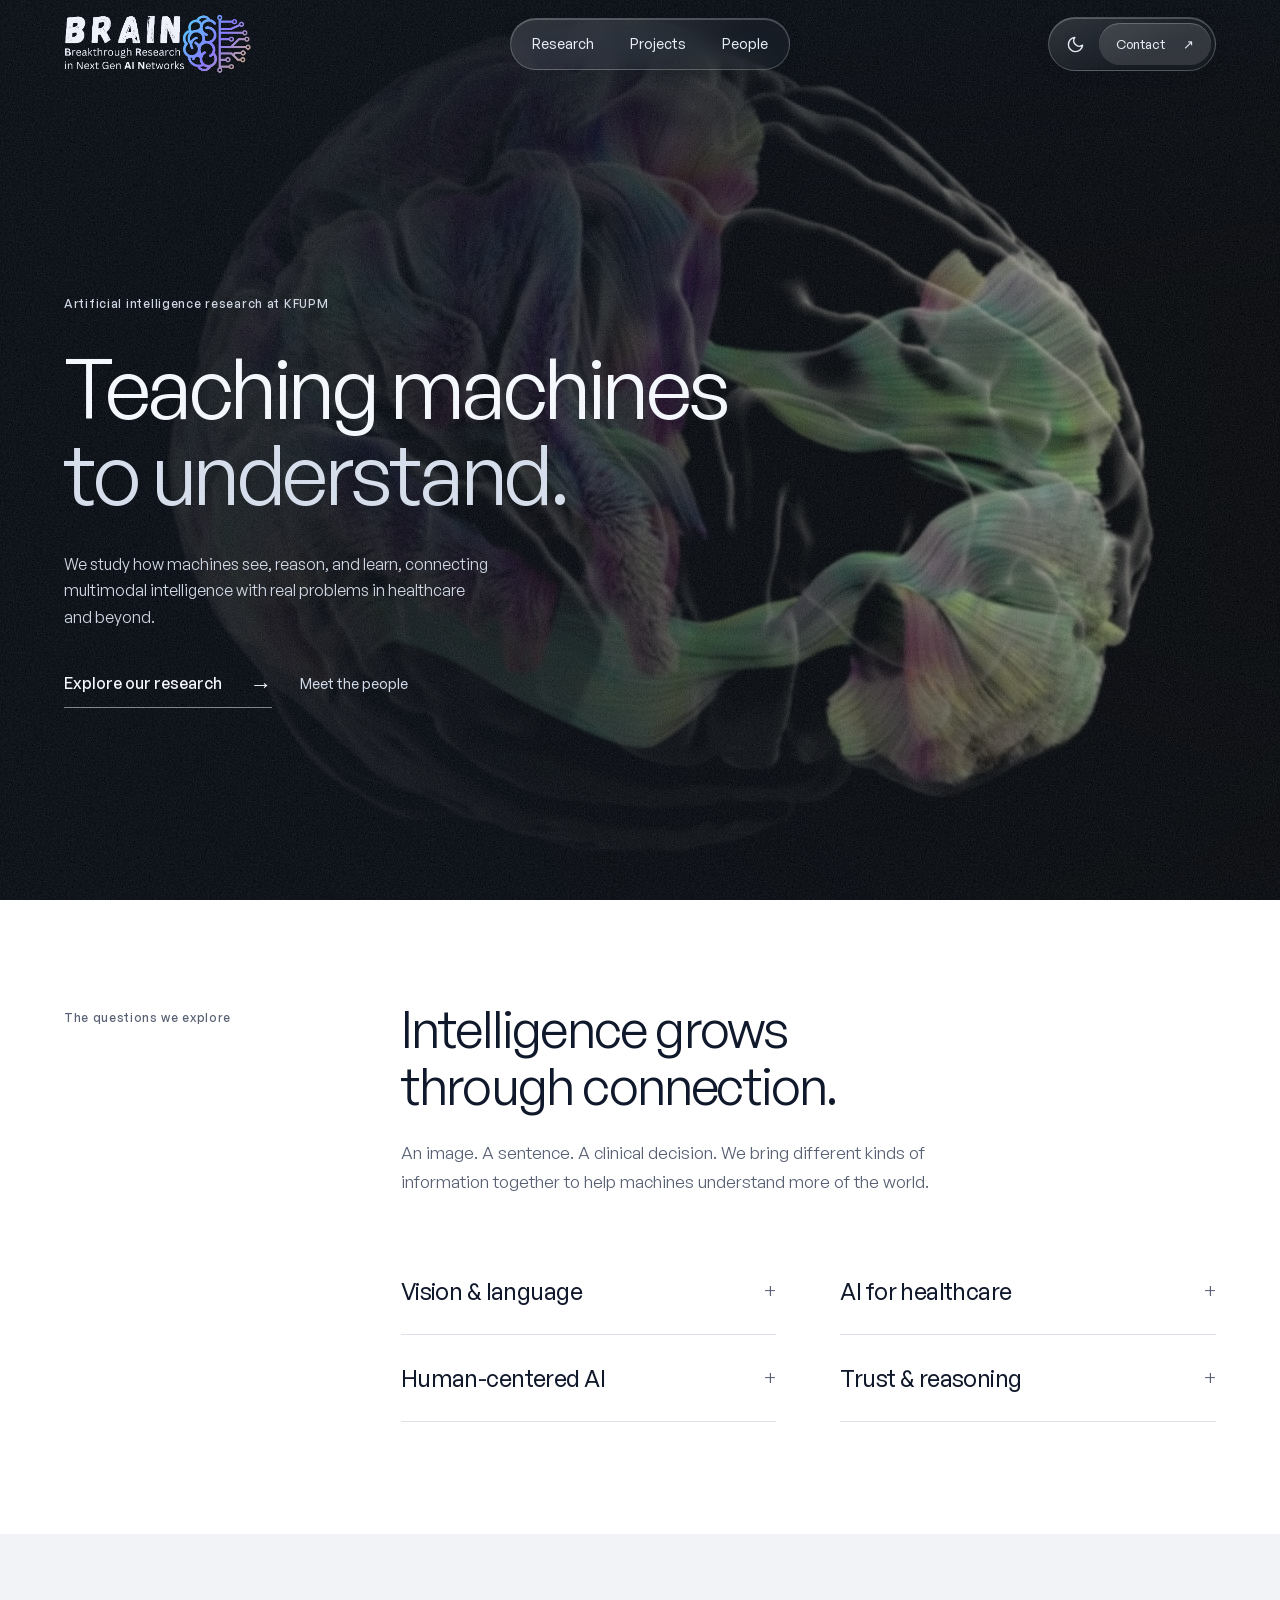
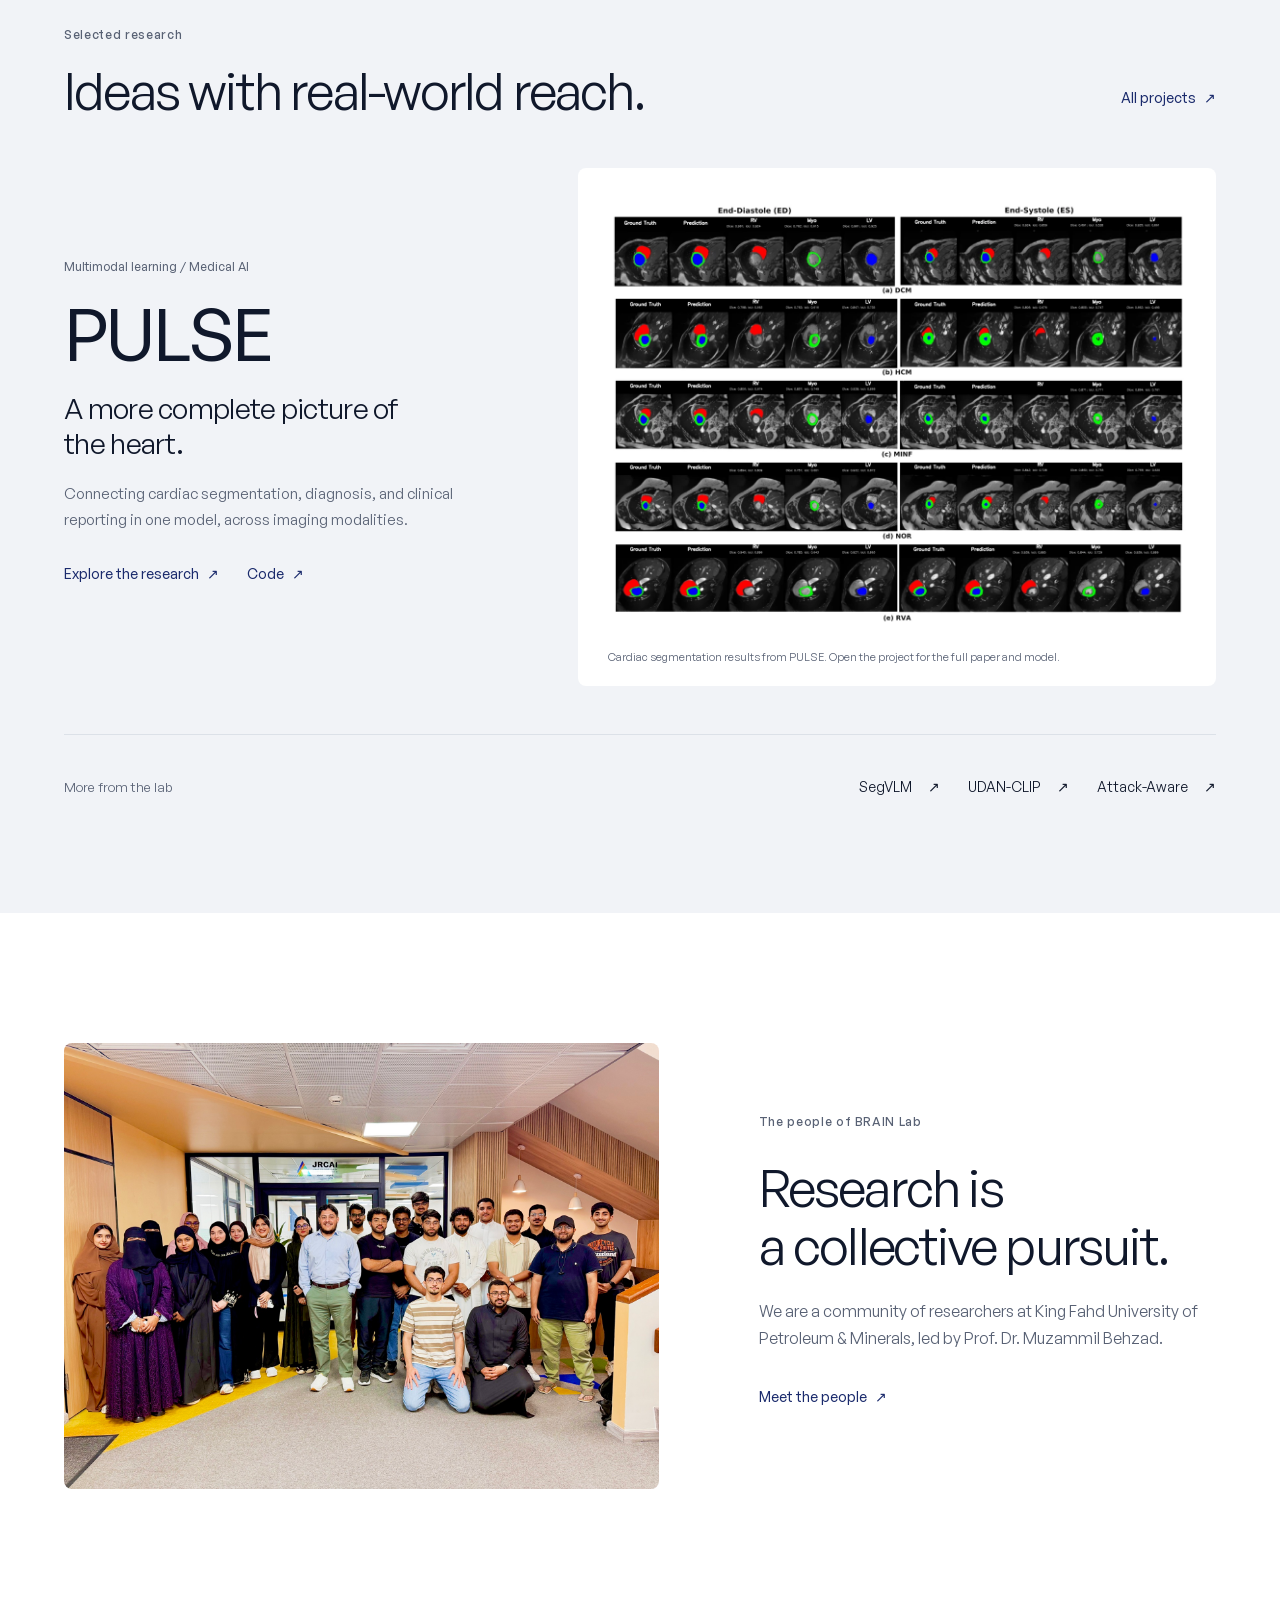
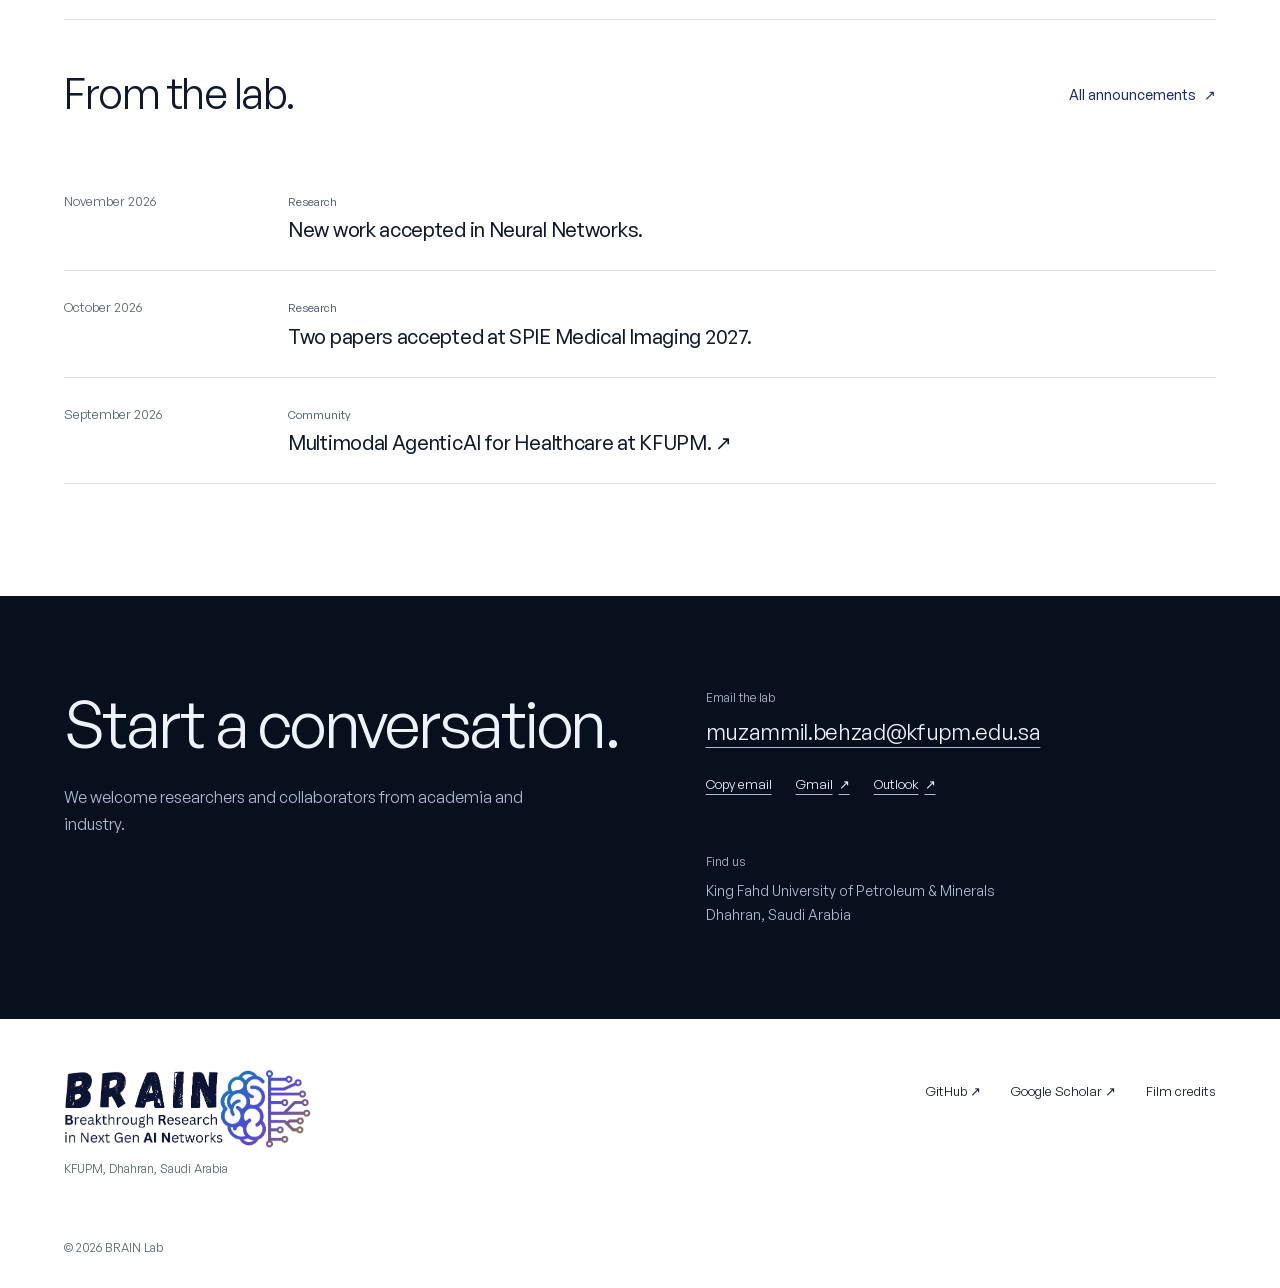
==== designs/cortex/index.html @ a4a5a908 "Add BRAIN Lab redesign preview for review" ====
<!doctype html>
<html lang="en">
<head>
  <meta charset="utf-8">
  <meta name="viewport" content="width=device-width, initial-scale=1">
  <meta name="robots" content="noindex">
  <meta name="description" content="BRAIN Lab at KFUPM. Research in multimodal intelligence, computer vision, and AI for healthcare.">
  <title>BRAIN Lab | AI research at KFUPM</title>
  <link rel="icon" href="../../images/logo/favicon-64.png">
  <link rel="preload" href="assets/fonts/general-sans-variable.woff2" as="font" type="font/woff2" crossorigin>
  <link rel="stylesheet" href="style.css?v=contact-1">
  <link rel="stylesheet" href="motion.css?v=hero-controls-2">
  <script src="script.js?v=glass-icons-1"></script>
  <script src="surface-renderer.js" defer></script>
  <script src="motion.js?v=hero-controls-2" defer></script>
  <script src="contact.js?v=1" defer></script>
</head>
<body>
<a class="skip-link" href="#main">Skip to content</a>
<header class="site-header home-header">
  <div class="header-blur" aria-hidden="true"><span></span><span></span><span></span><span></span><span></span><span></span></div>
  <nav class="container nav" aria-label="Primary">
<a class="brand" href="index.html" aria-label="BRAIN Lab home">
      <img class="logo-light" src="../../images/logo/brainlab-logo-on-light.png" width="1417" height="458" alt="">
      <img class="logo-dark" src="../../images/logo/brainlab-logo-on-dark.png" width="1417" height="458" alt="">
    </a>
    <div class="nav-links"><a href="#research">Research</a><a href="projects.html">Projects</a><a href="members.html">People</a></div>
    <div class="nav-actions"><button class="theme-toggle" type="button" data-theme-toggle aria-label="Switch to dark mode" hidden><svg class="theme-sun" aria-hidden="true" focusable="false" viewBox="0 0 24 24" fill="none" stroke="currentColor" stroke-width="1.7" stroke-linecap="round" stroke-linejoin="round"><circle cx="12" cy="12" r="4"/><path d="M12 2v2m0 16v2M2 12h2m16 0h2M4.93 4.93l1.42 1.42m11.3 11.3 1.42 1.42M4.93 19.07l1.42-1.42m11.3-11.3 1.42-1.42"/></svg><svg class="theme-moon" aria-hidden="true" focusable="false" viewBox="0 0 24 24" fill="none" stroke="currentColor" stroke-width="1.7" stroke-linecap="round" stroke-linejoin="round"><path d="M21 12.79A9 9 0 1 1 11.21 3 7 7 0 0 0 21 12.79Z"/></svg></button><a class="nav-contact" href="#join">Contact <span aria-hidden="true">↗</span></a></div>
  </nav>
</header>
<main id="main">
  <section class="container hero" aria-labelledby="hero-title">
    <div class="hero-film" aria-hidden="true">
      <video class="hero-video" muted loop playsinline preload="none" poster="assets/montage/poster.jpg" data-src="assets/montage/hero.mp4" tabindex="-1"></video>
    </div>
    <canvas class="hero-motion" aria-hidden="true"></canvas>
    <div class="hero-copy">
      <p class="eyebrow">Artificial intelligence research at KFUPM</p>
      <h1 id="hero-title"><span>Teaching machines</span><span>to understand.</span></h1>
      <p class="hero-description">We study how machines see, reason, and learn, connecting multimodal intelligence with real problems in healthcare and beyond.</p>
      <div class="hero-actions"><a class="hero-research-link" href="projects.html">Explore our research <span aria-hidden="true">→</span></a><a class="hero-secondary" href="members.html">Meet the people</a></div>
    </div>
    <figure class="hero-art">
      <img src="assets/brain-sculpture.webp" alt="Conceptual brain sculpture transitioning from folded porcelain into woven neural connections" width="1254" height="1254" fetchpriority="high">
    </figure>
    <button class="motion-toggle" type="button" aria-pressed="false" aria-label="Pause motion" title="Pause motion" hidden></button>
  </section>

  <section class="research-section" id="research" aria-labelledby="research-title">
    <div class="container lab-intro">
      <p class="eyebrow">The questions we explore</p><div><h2 class="section-title" id="research-title">Intelligence grows<br>through connection.</h2><p class="lead">An image. A sentence. A clinical decision. We bring different kinds of information together to help machines understand more of the world.</p>
      <div class="research-list">
        <details><summary>Vision &amp; language <span aria-hidden="true">+</span></summary><p>Learning representations across images, language, and 3D data to help machines understand more of the world.</p><a class="text-link" href="projects.html#segvlm">Explore SegVLM <span aria-hidden="true">↗</span></a></details>
        <details><summary>AI for healthcare <span aria-hidden="true">+</span></summary><p>Medical image analysis, organ segmentation, and multimodal learning for clinical decision support.</p><a class="text-link" href="projects.html#pulse">Explore PULSE <span aria-hidden="true">↗</span></a></details>
        <details><summary>Human-centered AI <span aria-hidden="true">+</span></summary><p>Understanding facial expressions, emotion, and behavior to build more useful human-AI interactions.</p><a class="text-link" href="projects.html#multiviewvlm">Explore MultiviewVLM <span aria-hidden="true">↗</span></a></details>
        <details><summary>Trust &amp; reasoning <span aria-hidden="true">+</span></summary><p>Explainability, robust perception, and agentic systems that can plan, reason, and use tools.</p><a class="text-link" href="projects.html#deepfake">Explore Attack-Aware <span aria-hidden="true">↗</span></a></details>
      </div></div></div>
  </section>

  <section class="work-section" aria-labelledby="projects-title"><div class="container">
    <div class="section-heading"><div><p class="eyebrow">Selected research</p><h2 class="section-title" id="projects-title">Ideas with real-world reach.</h2></div><a class="text-link" href="projects.html">All projects <span aria-hidden="true">↗</span></a></div>
    <article class="featured-project">
      <div class="feature-copy"><p class="metadata">Multimodal learning / Medical AI</p><h3>PULSE</h3><p class="project-purpose">A more complete picture of the heart.</p><p class="lead">Connecting cardiac segmentation, diagnosis, and clinical reporting in one model, across imaging modalities.</p><div class="feature-links"><a class="text-link" href="projects.html#pulse">Explore the research <span aria-hidden="true">↗</span></a><a class="text-link" href="https://github.com/BRAIN-Lab-AI/PULSE">Code <span aria-hidden="true">↗</span></a></div></div>
      <figure class="feature-visual"><a href="projects.html#pulse" aria-label="Explore the PULSE results"><img src="assets/pulse-framework.webp" alt="PULSE cardiac segmentation predictions compared with reference outlines across imaging examples" width="1200" height="896" loading="lazy"></a><figcaption>Cardiac segmentation results from PULSE. Open the project for the full paper and model.</figcaption></figure>
    </article>
    <div class="more-work"><p>More from the lab</p><a href="projects.html#segvlm">SegVLM <span aria-hidden="true">↗</span></a><a href="projects.html#udan-clip">UDAN-CLIP <span aria-hidden="true">↗</span></a><a href="projects.html#deepfake">Attack-Aware <span aria-hidden="true">↗</span></a></div>
  </div></section>

  <section class="container team-section" aria-labelledby="team-title">
    <figure class="team-photo"><img src="../../images/group-photo/BRAINLabPeople3.jpeg" alt="BRAIN Lab researchers together at KFUPM" width="1800" height="1350" loading="lazy"></figure>
    <div class="team-copy"><p class="eyebrow">The people of BRAIN Lab</p><h2 class="section-title" id="team-title">Research is<br>a collective pursuit.</h2><p class="lead">We are a community of researchers at King Fahd University of Petroleum &amp; Minerals, led by Prof. Dr. Muzammil Behzad.</p><a class="text-link" href="members.html">Meet the people <span aria-hidden="true">↗</span></a></div>
  </section>

  <section class="container section news-section" id="news" aria-labelledby="news-title">
    <div class="section-heading"><h2 class="section-title" id="news-title">From the lab.</h2><a class="text-link" href="../../index.html#news">All announcements <span aria-hidden="true">↗</span></a></div>
    <ol class="news-list">
      <li><time datetime="2026-11">November 2026</time><div><p class="metadata">Research</p><h3>New work accepted in Neural Networks.</h3></div></li>
      <li><time datetime="2026-10">October 2026</time><div><p class="metadata">Research</p><h3>Two papers accepted at SPIE Medical Imaging 2027.</h3></div></li>
      <li><time datetime="2026-09">September 2026</time><div><p class="metadata">Community</p><h3><a href="https://agenticaikfupm.github.io/index.html">Multimodal AgenticAI for Healthcare at KFUPM. <span aria-hidden="true">↗</span></a></h3></div></li>
    </ol>
  </section>

  <section class="join-section" id="join" aria-labelledby="join-title"><div class="container join-layout"><div><h2 class="section-title" id="join-title">Start a conversation.</h2><p class="lead">We welcome researchers and collaborators from academia and industry.</p></div><div class="contact-details" data-contact-details>
          <p class="contact-label">Email the lab</p>
          <a class="contact-email" href="mailto:muzammil.behzad@kfupm.edu.sa">muzammil.behzad@kfupm.edu.sa</a>
          <div class="contact-actions" aria-label="Email options">
            <button type="button" data-copy-email hidden>Copy email</button>
            <a href="https://mail.google.com/mail/?view=cm&amp;fs=1&amp;to=muzammil.behzad%40kfupm.edu.sa&amp;su=Contact+BRAIN+Lab" target="_blank" rel="noopener">Gmail <span aria-hidden="true">↗</span></a>
            <a href="https://outlook.office.com/mail/deeplink/compose?to=muzammil.behzad%40kfupm.edu.sa&amp;subject=Contact+BRAIN+Lab" target="_blank" rel="noopener">Outlook <span aria-hidden="true">↗</span></a>
          </div>
          <p class="contact-status" data-copy-status role="status" aria-live="polite"></p>
          <p class="contact-label">Find us</p>
          <p class="contact-location">King Fahd University of Petroleum &amp; Minerals<br>Dhahran, Saudi Arabia</p>
        </div></div></section>
</main>
<footer class="site-footer"><div class="container footer-layout"><div><a class="footer-logo" href="index.html" aria-label="BRAIN Lab home"><img class="logo-light" src="../../images/logo/brainlab-logo-on-light.png" alt="BRAIN Lab, Breakthrough Research in Next Gen AI Networks" width="248" height="80" loading="lazy"><img class="logo-dark" src="../../images/logo/brainlab-logo-on-dark.png" alt="BRAIN Lab, Breakthrough Research in Next Gen AI Networks" width="248" height="80" loading="lazy"></a><p>KFUPM, Dhahran, Saudi Arabia</p></div><div class="footer-links"><a href="https://github.com/BRAIN-Lab-AI">GitHub ↗</a><a href="https://scholar.google.com/citations?user=nrZ-GGcAAAAJ">Google Scholar ↗</a><a href="assets/montage/credits.html">Film credits</a></div><p class="copyright">© 2026 BRAIN Lab</p></div></footer>
</body>
</html>
---- designs/cortex/style.css ----
@font-face{font-family:"General Sans";src:url("assets/fonts/general-sans-variable.woff2") format("woff2");font-style:normal;font-weight:200 700;font-display:swap}
:root{font-family:"General Sans",Arial,sans-serif;color-scheme:light;--bg:#fff;--surface:#f1f3f7;--ink:#10182b;--muted:#586174;--accent:#1a2a6c;--line:#dce1e8;--paper:#fff;--button-text:#fff;--hero:#08101d}
:root[data-appearance="dark"]{color-scheme:dark;--bg:#101722;--surface:#171f2c;--ink:#edf1f7;--muted:#aab5c7;--accent:#c2d0ec;--line:#313d50;--button-text:#10182b}
@media(prefers-color-scheme:dark){:root:not([data-appearance="light"]){color-scheme:dark;--bg:#101722;--surface:#171f2c;--ink:#edf1f7;--muted:#aab5c7;--accent:#c2d0ec;--line:#313d50;--button-text:#10182b}}
*,*::before,*::after{box-sizing:border-box}html{scroll-behavior:smooth;scroll-padding-top:24px}body{margin:0;background:var(--bg);color:var(--ink);font-size:16px;line-height:1.6;-webkit-font-smoothing:antialiased}h1,h2,h3,p,figure{margin:0}h1,h2,h3{font-weight:450}a{color:inherit;text-decoration:none;text-underline-offset:5px}button,input{font:inherit}button,summary{cursor:pointer}img{display:block;max-width:100%}button,a,summary{-webkit-tap-highlight-color:transparent}a:focus-visible,button:focus-visible,summary:focus-visible{outline:2px solid var(--accent);outline-offset:5px}::selection{background:#c3d1ec;color:#10182b}[hidden]{display:none!important}.container{width:100%;max-width:1440px;margin-inline:auto;padding-inline:64px}.skip-link{position:absolute;left:20px;top:-100px;padding:12px 20px;background:#fff;color:#10182b;z-index:5}.skip-link:focus{top:12px}
.site-header{border:0}.nav{display:flex;align-items:center;justify-content:space-between;gap:30px;min-height:88px}.brand{display:block;flex-shrink:0;width:188px}.brand img{width:100%;height:auto}.logo-dark{display:none}.nav-links{display:flex;align-items:center;gap:34px}.nav-links a{position:relative;display:inline-flex;align-items:center;min-height:44px;color:var(--muted);font-size:14px;font-weight:450}.nav-links a[aria-current="page"]{color:var(--ink)}.nav-links a[aria-current="page"]::after{content:"";position:absolute;bottom:4px;left:0;right:0;height:1px;background:currentColor}.nav-contact{display:inline-flex;align-items:center;gap:25px;min-height:42px;padding:8px 15px;border:1px solid var(--line);border-radius:6px;font-size:13px;font-weight:500}.home-header{background:var(--hero);color:#f3f6fc}.home-header .nav-links a{color:#bcc7d9}.home-header .nav-contact{border-color:#435069}.home-header .logo-light{display:none}.home-header .logo-dark{display:block}.home-header a:focus-visible{outline-color:#e2eafa}
:root[data-appearance="dark"] .logo-light{display:none}:root[data-appearance="dark"] .logo-dark{display:block}@media(prefers-color-scheme:dark){:root:not([data-appearance="light"]) .logo-light{display:none}:root:not([data-appearance="light"]) .logo-dark{display:block}}
.eyebrow{font-size:12px;line-height:1.5;letter-spacing:.055em;font-weight:500;color:var(--muted);margin-bottom:28px}.hero{position:relative;isolation:isolate;overflow:hidden;max-width:none;min-height:600px;background:var(--hero);color:#f4f7fc;padding-block:86px 92px;display:grid;grid-template-columns:1fr;align-items:center}.hero-copy{position:relative;z-index:1;width:min(100%,950px);pointer-events:none}.hero-copy a{pointer-events:auto}.hero .eyebrow{color:#b7c4d9;font-size:12px;letter-spacing:.06em;margin-bottom:31px}.hero h1{font-size:clamp(60px,6.5vw,96px);font-weight:400;line-height:1.04;letter-spacing:-.042em;margin-bottom:34px}.hero h1 span{display:block}.hero h1 span:last-child{color:#aebed8}.hero-description{font-size:16px;line-height:1.65;max-width:430px;color:#b8c4d7;margin-bottom:30px}.hero-actions{display:flex;align-items:center;gap:28px;flex-wrap:wrap}.button{display:inline-flex;align-items:center;justify-content:center;gap:16px;min-height:48px;padding:13px 18px;border:1px solid transparent;border-radius:4px;background:var(--ink);color:var(--bg);font-size:14px;line-height:1.4;font-weight:500;letter-spacing:-.01em;transition:background-color 160ms ease-out}.button:active{opacity:.8}.hero .button{background:#edf2fb;color:#111c30}.hero-secondary{display:inline-flex;align-items:center;min-height:48px;font-size:14px;font-weight:450;color:#d2dceb;text-decoration:underline;text-decoration-color:#66758c;text-decoration-thickness:1px;text-underline-offset:6px}.hero a:focus-visible{outline-color:#edf2fb}.hero-art{position:absolute;z-index:0;width:min(47vw,670px);right:4%;top:50%;transform:translateY(-50%);margin:0;pointer-events:none}.hero-art img{width:100%;height:auto}.hero .hero-art{opacity:.9}
.lab-intro{display:grid;grid-template-columns:1fr 3fr;gap:65px;padding-top:100px;padding-bottom:0}.lab-intro .eyebrow{margin-top:9px;max-width:180px}.section-title{font-size:clamp(36px,4vw,56px);font-weight:400;line-height:1.12;letter-spacing:-.035em}.lab-intro .section-title{max-width:870px}.lead{font-size:17px;line-height:1.7;color:var(--muted);max-width:580px;margin-top:24px}.research-section{padding-bottom:112px}.research-list{display:grid;grid-template-columns:1fr 1fr;gap:0 64px;margin:52px 0 0}.research-list details{border-bottom:1px solid var(--line);padding:25px 0}.research-list summary{list-style:none;display:flex;align-items:center;justify-content:space-between;gap:20px;font-size:23px;line-height:1.3;min-height:36px;font-weight:450;letter-spacing:-.025em}.research-list summary::-webkit-details-marker{display:none}.research-list summary span{color:var(--muted);font-size:20px;font-weight:350}.research-list details[open] summary span{transform:rotate(45deg)}.research-list details p{font-size:15px;line-height:1.6;color:var(--muted);margin:17px 0 11px}.text-link{display:inline-flex;align-items:center;gap:8px;min-height:44px;font-size:14px;line-height:1.4;font-weight:450;color:var(--accent);text-decoration-thickness:1px}
.work-section{padding-block:92px 104px;background:var(--surface)}.section-heading{display:flex;align-items:end;justify-content:space-between;gap:30px;margin-bottom:48px}.section-heading .eyebrow{margin-bottom:18px}.featured-project{display:grid;grid-template-columns:.85fr 1.25fr;gap:80px;align-items:center}.feature-copy h3{font-size:72px;line-height:1.05;letter-spacing:-.045em;margin:20px 0}.feature-copy .project-purpose{font-size:28px;line-height:1.25;letter-spacing:-.025em;max-width:380px}.feature-copy .lead{font-size:15px;max-width:390px;margin:20px 0}.feature-links{display:flex;gap:28px;flex-wrap:wrap}.feature-visual{background:#fff;border-radius:8px;padding:30px 30px 20px}.feature-visual a{display:block}.feature-visual img{width:100%;height:auto}.feature-visual figcaption{font-size:11px;color:#586174;margin-top:20px;line-height:1.5}.metadata{font-size:12px;line-height:1.5;color:var(--muted);font-weight:450}.more-work{display:flex;align-items:center;gap:28px;flex-wrap:wrap;padding-top:30px;margin-top:48px;border-top:1px solid var(--line)}.more-work p{margin-right:auto;font-size:13px;color:var(--muted)}.more-work a{font-size:14px;min-height:44px;display:inline-flex;align-items:center;gap:16px}
.team-section{display:grid;grid-template-columns:1.3fr 1fr;gap:100px;align-items:center;padding-block:130px}.team-photo{overflow:hidden;border-radius:8px}.team-photo img{width:100%;height:auto}.team-copy .section-title{font-size:clamp(36px,4vw,54px)}.team-copy .lead{font-size:16px;margin-bottom:22px}.news-section{padding-bottom:112px}.news-section .section-heading{padding-top:50px;border-top:1px solid var(--line)}.news-section .section-title{font-size:42px}.news-list{list-style:none;margin:0;padding:0}.news-list li{display:grid;grid-template-columns:200px 1fr;gap:24px;align-items:baseline;padding:26px 0;border-bottom:1px solid var(--line)}.news-list time{font-size:13px;color:var(--muted)}.news-list h3{font-size:20px;font-weight:450;letter-spacing:-.015em;line-height:1.4}.news-list .metadata{font-size:11px;margin-bottom:6px}
.join-section{background:var(--hero);color:#eef3fb;padding-block:92px}.join-layout{display:flex;align-items:center;justify-content:space-between;gap:50px}.join-section .section-title{font-size:clamp(40px,5vw,64px)}.join-section .lead{font-size:16px;color:#acbad0;max-width:460px}.join-section .button{background:#eef3fb;color:#142038;flex-shrink:0}.join-section a:focus-visible{outline-color:#eef3fb}.site-footer{padding-block:50px 30px}.footer-layout{display:flex;align-items:start;justify-content:space-between;gap:28px;flex-wrap:wrap}.footer-logo{display:block;width:248px;max-width:100%}.footer-logo img{width:100%;height:auto}.footer-layout p{font-size:12px;color:var(--muted);margin-top:10px}.footer-links{display:flex;gap:30px;font-size:13px}.footer-links a{min-height:44px;display:inline-flex;align-items:center}.copyright{width:100%;padding-top:22px}.sr-only{position:absolute;width:1px;height:1px;padding:0;margin:-1px;overflow:hidden;clip:rect(0,0,0,0);white-space:nowrap;border:0}
@media(hover:hover) and (pointer:fine){.button:hover{background:color-mix(in srgb,var(--ink) 86%,var(--bg))}.hero .button:hover,.join-section .button:hover{background:#d8e4f7}.hero-secondary:hover{color:#fff;text-decoration-color:currentColor}.text-link:hover,.nav-links a:hover,.footer-links a:hover,.more-work a:hover,.news-list a:hover{text-decoration:underline}.nav-contact:hover{border-color:currentColor}}
@media(max-width:1100px){.container{padding-inline:40px}.hero{padding-block:80px;min-height:580px}.hero h1{font-size:clamp(60px,7.2vw,82px)}.lab-intro{gap:35px}.research-list{gap:0 36px}.featured-project{gap:44px}.team-section{gap:55px}.feature-copy h3{font-size:60px}}
@media(max-width:767px){.container{padding-inline:24px}.nav{min-height:76px;flex-wrap:wrap;gap:0 18px;padding-top:18px;padding-bottom:12px}.brand{width:148px}.nav-contact{min-height:38px;font-size:12px;gap:14px;padding:6px 12px}.nav-links{order:3;justify-content:center;width:100%;gap:32px;padding-top:11px}.nav-links a{font-size:13px;min-height:36px}.hero{padding-top:55px;padding-bottom:335px;min-height:0}.hero-copy{width:100%}.hero .eyebrow{font-size:11px;letter-spacing:.035em;margin-bottom:24px}.hero h1{font-size:clamp(42px,8.4vw,62px);line-height:1.08;letter-spacing:-.035em;margin-bottom:25px}.hero-description{font-size:15px;line-height:1.65;max-width:390px;margin-bottom:25px}.hero-actions{gap:12px 22px}.hero .button{font-size:14px}.hero-secondary{font-size:13px}.hero-art{top:auto;bottom:12px;right:50%;transform:translateX(50%);width:310px;max-width:90%}.lab-intro{grid-template-columns:1fr;gap:0;padding-top:64px;padding-bottom:20px}.lab-intro .eyebrow{margin-bottom:20px;max-width:none}.section-title{font-size:37px;line-height:1.12}.lead{font-size:16px;margin-top:20px}.research-list{margin:20px 0 0;grid-template-columns:1fr;gap:0}.research-list details{padding:22px 0}.research-list summary{font-size:22px}.research-section{padding-bottom:65px}.work-section{padding-block:60px}.section-heading{align-items:start;gap:20px;margin-bottom:34px;flex-wrap:wrap}.section-heading .eyebrow{margin-bottom:14px}.featured-project{grid-template-columns:1fr;gap:32px}.feature-copy h3{font-size:60px;margin:16px 0}.feature-copy .project-purpose{font-size:27px}.feature-visual{padding:20px 16px 16px}.feature-visual figcaption{margin-top:14px}.more-work{gap:6px 22px;margin-top:30px;padding-top:22px}.more-work p{width:100%;margin:0 0 8px}.team-section{grid-template-columns:1fr;gap:32px;padding-block:68px}.team-copy .section-title{font-size:40px}.team-copy .eyebrow{margin-bottom:20px}.news-section{padding-bottom:65px}.news-section .section-heading{padding-top:35px;margin-bottom:12px}.news-section .section-title{font-size:36px}.news-list li{grid-template-columns:1fr;gap:10px;padding-block:24px}.news-list h3{font-size:18px}.join-section{padding-block:62px}.join-layout{flex-direction:column;align-items:start;gap:28px}.join-section .section-title{font-size:42px}.site-footer{padding-block:36px 24px}.footer-links{gap:24px;flex-wrap:wrap}.copyright{padding-top:0}}
@media(prefers-reduced-motion:reduce){html{scroll-behavior:auto}*,*::before,*::after{animation:none!important;transition:none!important}.button:active{transform:none}}
@media(prefers-contrast:more){:root{--muted:var(--ink);--line:var(--ink)}.hero-description,.hero .eyebrow,.hero h1 span:last-child{color:#fff}}
@media(forced-colors:active){.button,.nav-contact{border:1px solid ButtonText}.hero,.home-header,.join-section{background:Canvas;color:CanvasText}.hero h1 span:last-child,.hero-description,.hero .eyebrow,.home-header .nav-links a{color:CanvasText}}

.nav-actions{display:flex;align-items:center;gap:16px;flex-shrink:0}
.theme-toggle{min-height:44px;padding:8px 0;border:0;background:transparent;color:var(--muted);font-size:12px;white-space:nowrap}
.theme-toggle:hover{color:var(--ink)}
.home-header .theme-toggle{color:#cbd5e5}.home-header .theme-toggle:hover{color:#fff}.home-header .theme-toggle:focus-visible{outline-color:#e2eafa}
@media(max-width:767px){.nav-actions{gap:12px}.theme-toggle{font-size:11px}}
@media(max-width:360px){.nav{column-gap:8px}.brand{width:128px}.nav-actions{gap:8px}.nav-contact{padding-inline:8px}.nav-contact span{display:none}}
@media(forced-colors:active){.home-header .theme-toggle{color:ButtonText}}

html{scroll-padding-top:88px}
.site-header{position:sticky;top:0;z-index:4;background:var(--bg);transition:background-color 180ms ease-out}
.home-header{background:var(--hero)}
.site-header.is-scrolled{background:transparent}
.home-header.is-scrolled{background:transparent}
@media(max-width:767px){html{scroll-padding-top:125px}}
@media(prefers-reduced-transparency:reduce),(prefers-contrast:more){.site-header.is-scrolled{background:var(--bg);-webkit-backdrop-filter:none;backdrop-filter:none}.home-header.is-scrolled{background:var(--hero)}}
@media(forced-colors:active){.site-header,.home-header.is-scrolled{background:Canvas;-webkit-backdrop-filter:none;backdrop-filter:none}}

.home-header.is-over-content{color:var(--ink)}
.home-header.is-over-content .nav-links a,.home-header.is-over-content .theme-toggle{color:var(--muted)}
.home-header.is-over-content .theme-toggle:hover{color:var(--ink)}
.home-header.is-over-content .nav-contact{border-color:var(--line)}
.home-header.is-over-content a:focus-visible,.home-header.is-over-content button:focus-visible{outline-color:var(--accent)}
:root[data-appearance="light"] .home-header.is-over-content .logo-light{display:block}
:root[data-appearance="light"] .home-header.is-over-content .logo-dark{display:none}

/* Progressive backdrop layers soften into the page without blurring navigation. */
.site-header>.nav{position:relative;z-index:1}
.header-blur{position:absolute;inset:0 0 -96px;z-index:0;pointer-events:none;opacity:0;transition:opacity 240ms ease-out}
.is-scrolled>.header-blur{opacity:1}
.header-blur span{position:absolute;inset:0;pointer-events:none;-webkit-backdrop-filter:blur(var(--blur));backdrop-filter:blur(var(--blur));-webkit-mask-image:linear-gradient(to bottom,#000 var(--start),transparent var(--end));mask-image:linear-gradient(to bottom,#000 var(--start),transparent var(--end))}
.header-blur span:nth-child(1){--blur:.6px;--start:88%;--end:100%}
.header-blur span:nth-child(2){--blur:1.5px;--start:72%;--end:94%}
.header-blur span:nth-child(3){--blur:4px;--start:54%;--end:84%}
.header-blur span:nth-child(4){--blur:8px;--start:36%;--end:70%}
.header-blur span:nth-child(5){--blur:14px;--start:18%;--end:52%}
.header-blur span:nth-child(6){--blur:22px;--start:0%;--end:32%}
@media(prefers-reduced-transparency:reduce),(prefers-contrast:more),(forced-colors:active){.header-blur{display:none}}

/* Liquid-glass study: localized material on controls, never a filled header. */
.site-header{--glass-top:rgba(255,255,255,.58);--glass-bottom:rgba(255,255,255,.2);--glass-edge:rgba(255,255,255,.8);--glass-highlight:rgba(255,255,255,.8);--glass-hover:rgba(255,255,255,.5);--glass-ink:#182133}
:root[data-appearance="dark"] .site-header,.home-header:not(.is-over-content){--glass-top:rgba(255,255,255,.14);--glass-bottom:rgba(255,255,255,.035);--glass-edge:rgba(235,244,255,.24);--glass-highlight:rgba(255,255,255,.22);--glass-hover:rgba(255,255,255,.12);--glass-ink:#e9eef7}
.site-header .nav-links,.site-header .nav-actions{gap:2px;padding:4px;border:1px solid var(--glass-edge);border-radius:999px;background:linear-gradient(155deg,var(--glass-top),var(--glass-bottom) 65%);box-shadow:inset 0 1px 0 var(--glass-highlight),inset 0 -1px 1px rgba(0,0,0,.08),0 4px 16px rgba(0,0,0,.08);-webkit-backdrop-filter:blur(14px) saturate(145%);backdrop-filter:blur(14px) saturate(145%)}
.site-header .nav-links a,.site-header .theme-toggle,.site-header .nav-contact{justify-content:center;min-height:42px;padding:8px 17px;border:0;border-radius:999px;color:var(--glass-ink);font-weight:450;transition:background-color 160ms ease-out,transform 160ms ease-out}
.site-header .nav-links a[aria-current="page"],.site-header .nav-contact{background:var(--glass-hover);box-shadow:inset 0 1px 0 var(--glass-highlight)}
.site-header .nav-links a[aria-current="page"]{background:color-mix(in srgb,var(--glass-ink) 10%,transparent)}
.site-header .nav-links a[aria-current="page"]::after{display:none}
.site-header .nav-contact{gap:18px}
.site-header .theme-toggle{padding-inline:13px}
.site-header .nav-links a:focus-visible,.site-header .theme-toggle:focus-visible,.site-header .nav-contact:focus-visible{outline-offset:3px}
@media(hover:hover){.site-header .nav-links a:hover,.site-header .theme-toggle:hover,.site-header .nav-contact:hover{background:var(--glass-hover);color:var(--glass-ink);text-decoration:none}}
.site-header .nav-links a:active,.site-header .theme-toggle:active,.site-header .nav-contact:active{transform:scale(.97)}
@media(max-width:767px){html{scroll-padding-top:148px}.site-header .nav-links{margin-top:12px}.site-header .nav-links a{flex:1;padding-inline:10px}.site-header .nav-actions{padding:3px}.site-header .theme-toggle{padding-inline:8px}.site-header .nav-contact{padding-inline:10px;gap:10px}.header-blur{bottom:-80px}}
@media(max-width:360px){.site-header .theme-toggle,.site-header .nav-contact{padding-inline:6px;font-size:11px}}
@media(prefers-reduced-transparency:reduce),(prefers-contrast:more){.site-header .nav-links,.site-header .nav-actions{background:var(--bg);border-color:var(--line);box-shadow:none;-webkit-backdrop-filter:none;backdrop-filter:none;--glass-ink:var(--ink);--glass-hover:var(--surface)}}
@media(prefers-reduced-motion:reduce){.site-header .nav-links a:active,.site-header .theme-toggle:active,.site-header .nav-contact:active{transform:none}}
@media(forced-colors:active){.site-header .nav-links,.site-header .nav-actions{background:Canvas;border-color:ButtonText;box-shadow:none;-webkit-backdrop-filter:none;backdrop-filter:none;--glass-ink:ButtonText;--glass-hover:Canvas}}

@media(min-width:768px) and (max-width:1100px){.site-header .nav{column-gap:18px}.site-header .nav-links a{padding-inline:13px}.site-header .theme-toggle{padding-inline:10px}.site-header .nav-contact{padding-inline:12px}}

/* Icon-only theme action keeps a full-size touch target inside the glass row. */
.site-header .theme-toggle{display:inline-grid;place-items:center;width:44px;min-height:44px;padding:0;flex-shrink:0}
.theme-toggle svg{grid-area:1/1;width:19px;height:19px;display:block;pointer-events:none;transform-origin:center;transition:opacity 220ms ease-out,transform 280ms cubic-bezier(.22,1,.36,1)}
.theme-toggle .theme-sun{opacity:0;transform:rotate(-35deg) scale(.86)}
:root[data-appearance="dark"] .theme-toggle .theme-sun{opacity:1;transform:rotate(0) scale(1)}
.theme-toggle .theme-moon{opacity:1;transform:rotate(0) scale(1)}
:root[data-appearance="dark"] .theme-toggle .theme-moon{opacity:0;transform:rotate(35deg) scale(.86)}

/* The hero action reads as an invitation, with no enclosing button surface. */
.hero-research-link{display:inline-flex;align-items:center;gap:28px;min-height:48px;padding:8px 0;border-bottom:1px solid rgba(244,247,252,.5);color:#f4f7fc;font-size:16px;font-weight:500;line-height:1.4;transition:border-color 180ms ease-out}
.hero-research-link span{font-size:22px;line-height:1;transition:transform 220ms cubic-bezier(.22,1,.36,1)}
@media(hover:hover) and (pointer:fine){.hero-research-link:hover{border-bottom-color:currentColor}.hero-research-link:hover span{transform:translateX(4px)}}

.hero-actions .hero-secondary{text-decoration:none}
@media(hover:hover) and (pointer:fine){.hero-actions .hero-secondary:hover{text-decoration:underline}}

.join-layout{display:grid;grid-template-columns:1.1fr 1fr;gap:80px;align-items:start}
.contact-details{min-width:0;--contact-muted:var(--muted)}
.contact-label{margin:0 0 8px;color:var(--contact-muted);font-size:12px}
.contact-email{display:inline-block;max-width:100%;color:inherit;font-size:clamp(17px,1.7vw,24px);line-height:1.5;letter-spacing:-.015em;overflow-wrap:anywhere;text-decoration:underline;text-decoration-color:var(--contact-muted);text-decoration-thickness:1px;text-underline-offset:7px}
.contact-actions{display:flex;align-items:center;flex-wrap:wrap;gap:4px 24px;margin-top:14px}
.contact-actions a,.contact-actions button{display:inline-flex;align-items:center;gap:6px;min-height:44px;padding:0;border:0;border-radius:0;background:none;color:inherit;font:inherit;font-size:13px;text-decoration:underline;text-decoration-color:var(--contact-muted);text-decoration-thickness:1px;text-underline-offset:5px;cursor:pointer}
.contact-status{min-height:24px;margin:0 0 22px;color:var(--contact-muted);font-size:12px}
.contact-location{font-size:14px;line-height:1.7;color:var(--contact-muted)}
.join-section .contact-details{--contact-muted:#acbad0}
@media(hover:hover) and (pointer:fine){.contact-email:hover,.contact-actions a:hover,.contact-actions button:hover{text-decoration-color:currentColor}}
@media(max-width:767px){.join-layout{grid-template-columns:1fr;gap:40px}.contact-actions{gap:4px 20px}}
---- designs/cortex/motion.css ----
.home-header { position: fixed; inset: 0 0 auto; z-index: 4; }
.hero { min-height: 100svh; min-height: 100dvh; padding-top: clamp(121px, 20dvh, 175px); padding-bottom: 72px; padding-inline: max(64px, calc((100% - 1312px) / 2)); }
.hero-motion { position: absolute; inset: 0; width: 100%; height: 100%; pointer-events: none; display: none; }
.hero[data-motion-ready] .hero-motion { display: block; }
.hero[data-motion-ready] .hero-art img { visibility: hidden; }
.motion-toggle { position: absolute; right: max(64px, calc((100% - 1312px) / 2)); bottom: 24px; z-index: 2; display: grid; place-items: center; width: 44px; height: 44px; padding: 0; border: 1px solid rgba(224,231,242,.48); border-radius: 50%; color: #e0e7f2; background: rgba(9,17,30,.25); transition: border-color 160ms ease-out, background-color 160ms ease-out; }
.motion-toggle::before { content: ""; box-sizing: border-box; width: 10px; height: 12px; border-left: 3px solid currentColor; border-right: 3px solid currentColor; }
.motion-toggle[aria-pressed="true"]::before { width: 0; height: 0; margin-left: 3px; border: 6px solid transparent; border-left: 9px solid currentColor; border-right: 0; }
.motion-toggle:focus-visible { outline-color: #e3edff; }
@media (hover: hover) and (pointer: fine) { .motion-toggle:hover { border-color: currentColor; background: rgba(255,255,255,.1); } }
@media (max-width: 1100px) { .hero { padding-top: clamp(121px, 20dvh, 169px); padding-inline: 40px; }.motion-toggle { right: 40px; } }
@media (max-width: 767px) {
  .hero { padding-top: 181px; padding-bottom: 335px; padding-inline: 24px; }
  .motion-toggle { right: 24px; bottom: 14px; }
  :root[data-motion="surface"] .hero-motion { top: auto; height: 300px; mask-image: linear-gradient(transparent, #000 16%); }
}

@media (forced-colors: active) { .hero-motion { display: none !important; }.hero[data-motion-ready] .hero-art img { visibility: visible; } }

/* Video and treatment share a lower stacking context; all site content stays sharp. */
.hero-film { display: none; position: absolute; inset: 0; z-index: 0; overflow: hidden; pointer-events: none; background: #08101d url("assets/montage/poster.jpg") center / cover no-repeat; }
.hero-video { display: block; width: 100%; height: 100%; object-fit: cover; }
.hero-film::before, .hero-film::after { content: ""; position: absolute; inset: 0; pointer-events: none; }
.hero-film::before {
  z-index: 1;
  -webkit-backdrop-filter: blur(1.2px);
  backdrop-filter: blur(1.2px);
  background: linear-gradient(90deg, rgba(5, 10, 18, .91), rgba(5, 10, 18, .79) 38%, rgba(5, 10, 18, .38) 72%, rgba(5, 10, 18, .28)), linear-gradient(180deg, rgba(5, 10, 18, .8), rgba(5, 10, 18, .45) 110px, transparent 32%, transparent 70%, rgba(5, 10, 18, .32));
}
.hero-film::after { z-index: 2; background: url("assets/montage/grain.svg") repeat; background-size: 180px 180px; opacity: .14; }
:root[data-motion="film"] .hero-film { display: block; }
:root[data-motion="film"] .hero-art { display: none; }
:root[data-motion="film"] .hero-copy { z-index: 2; }
:root[data-motion="film"] .home-header:not(.is-scrolled) { background: transparent; }
:root[data-motion="film"] .hero h1 span:last-child { color: #d6deeb; }
:root[data-motion="film"] .hero-description, :root[data-motion="film"] .hero .eyebrow { color: #d0d8e5; }
:root[data-motion="film"] .motion-toggle { z-index: 3; }
@media (max-width: 767px) {
  :root[data-motion="film"] .hero { padding-bottom: 100px; }
  .hero-film::before { background: linear-gradient(180deg, rgba(5, 10, 18, .7), rgba(5, 10, 18, .8) 35%, rgba(5, 10, 18, .7) 75%, rgba(5, 10, 18, .45)); }
}
@media (prefers-reduced-transparency: reduce), (prefers-contrast: more) {
  .hero-film::before { -webkit-backdrop-filter: none; backdrop-filter: none; background: rgba(5, 10, 18, .9); }
  .hero-film::after { display: none; }
}
@media (forced-colors: active) { .hero-film { display: none !important; }:root[data-motion="film"] .hero h1 span:last-child, :root[data-motion="film"] .hero-description, :root[data-motion="film"] .hero .eyebrow { color: CanvasText; } }
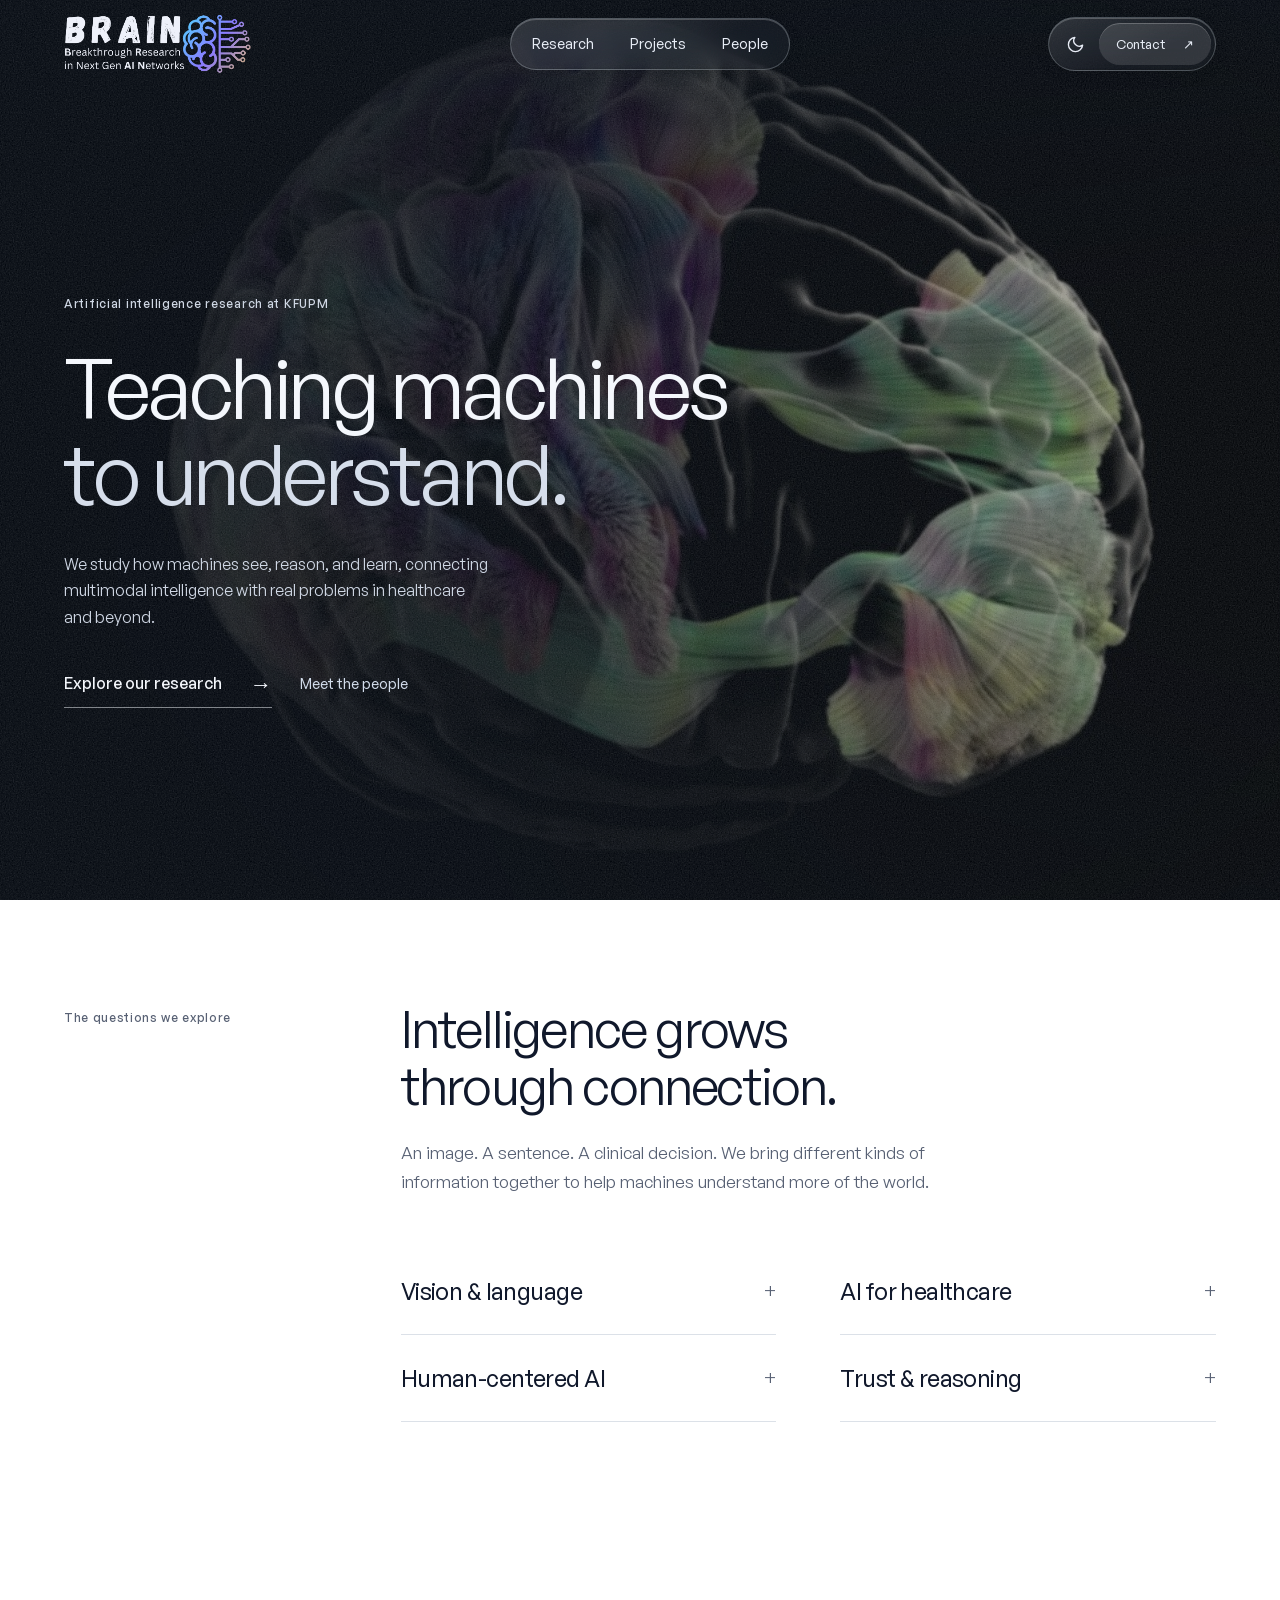
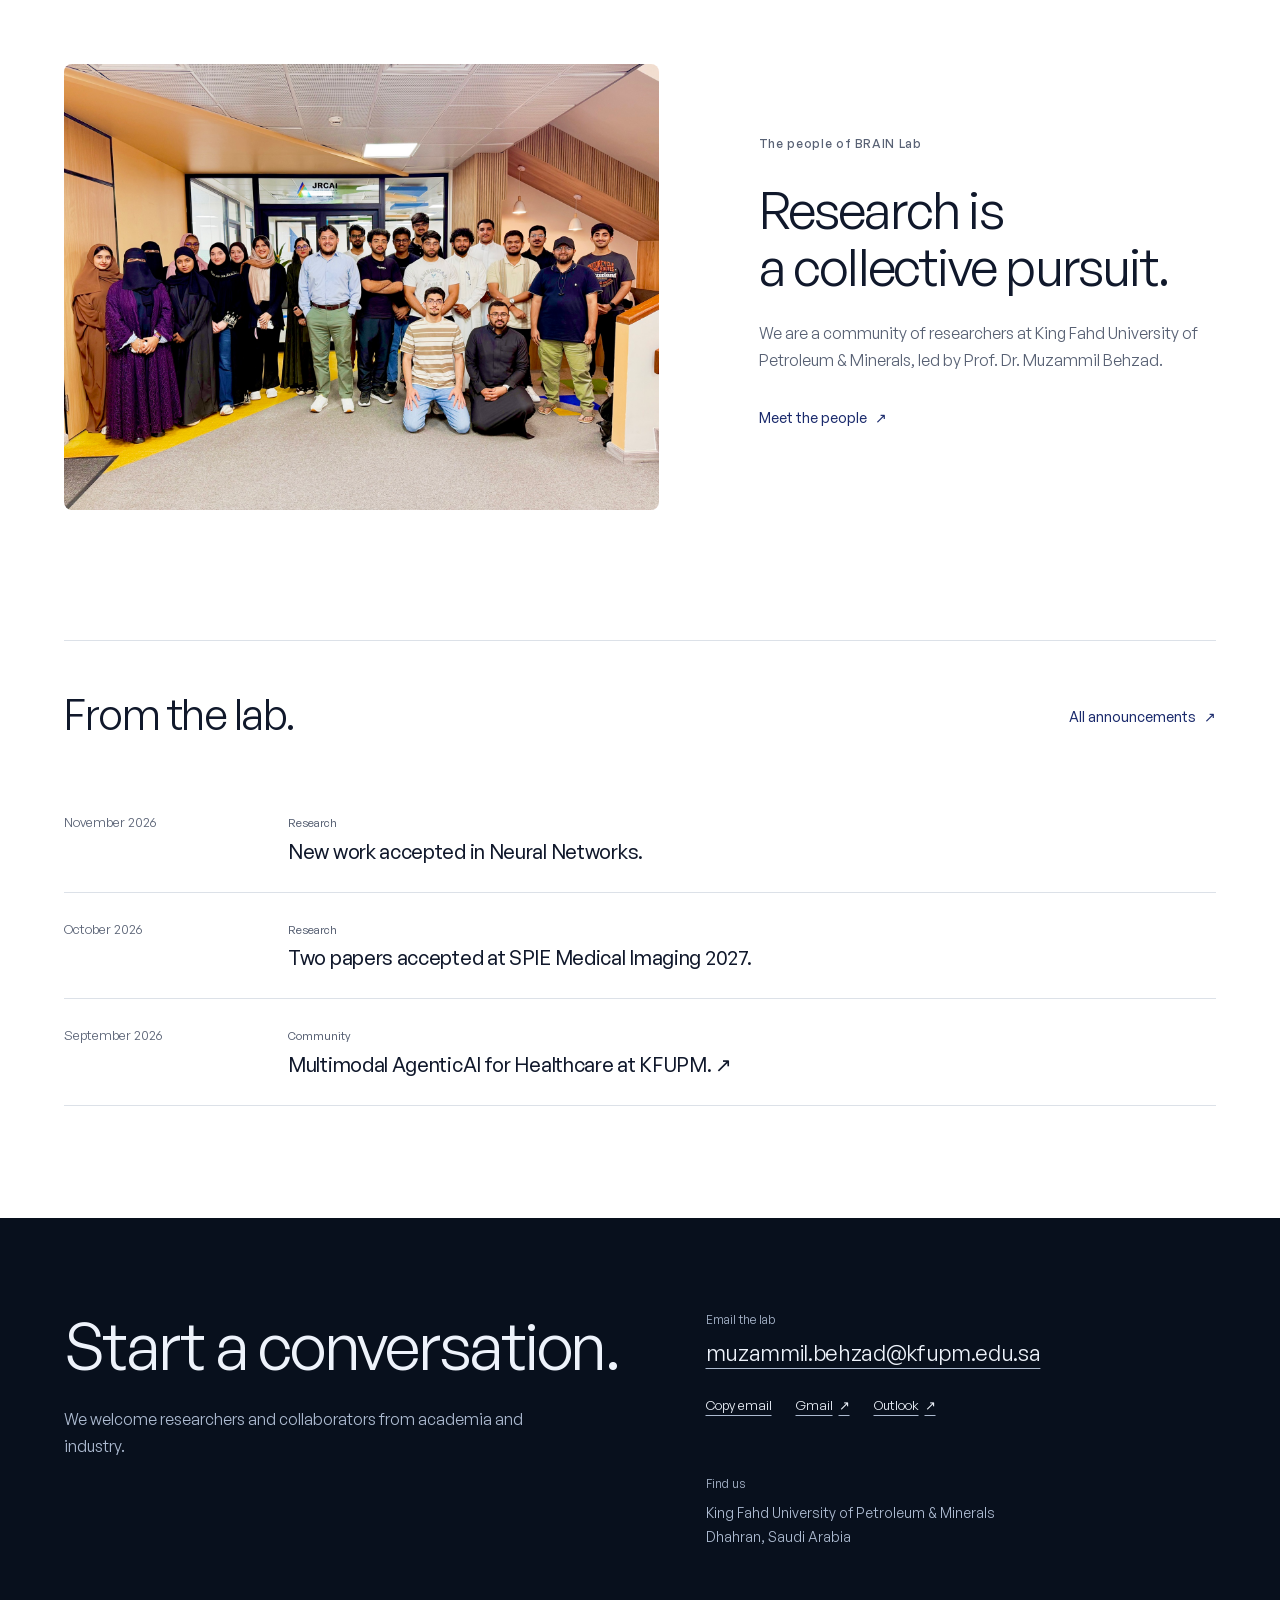
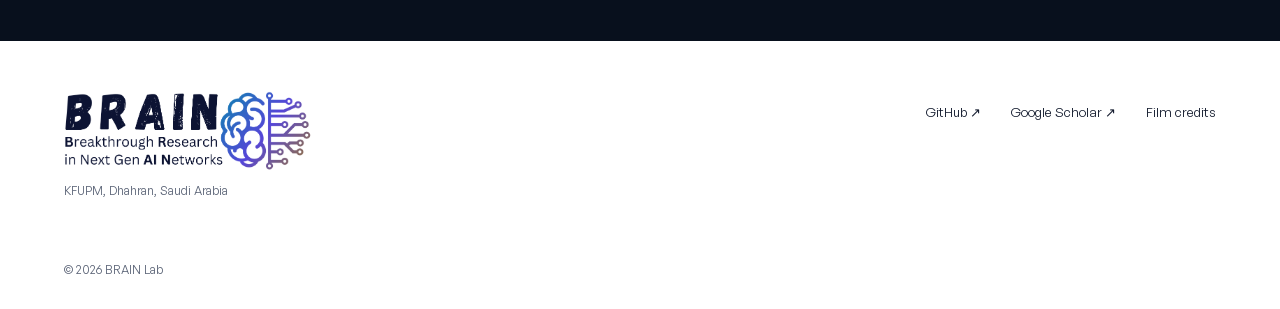
==== commit f2439cc2: "Remove selected research section from homepage" ====
--- a/designs/cortex/index.html
+++ b/designs/cortex/index.html
@@ -8,11 +8,11 @@
   <title>BRAIN Lab | AI research at KFUPM</title>
   <link rel="icon" href="../../images/logo/favicon-64.png">
   <link rel="preload" href="assets/fonts/general-sans-variable.woff2" as="font" type="font/woff2" crossorigin>
-  <link rel="stylesheet" href="style.css?v=contact-1">
-  <link rel="stylesheet" href="motion.css?v=hero-controls-2">
+  <link rel="stylesheet" href="style.css?v=iphone-edge-1">
+  <link rel="stylesheet" href="motion.css?v=portrait-film-1">
   <script src="script.js?v=glass-icons-1"></script>
   <script src="surface-renderer.js" defer></script>
-  <script src="motion.js?v=hero-controls-2" defer></script>
+  <script src="motion.js?v=portrait-film-1" defer></script>
   <script src="contact.js?v=1" defer></script>
 </head>
 <body>
@@ -31,7 +31,7 @@
 <main id="main">
   <section class="container hero" aria-labelledby="hero-title">
     <div class="hero-film" aria-hidden="true">
-      <video class="hero-video" muted loop playsinline preload="none" poster="assets/montage/poster.jpg" data-src="assets/montage/hero.mp4" tabindex="-1"></video>
+      <video class="hero-video" muted loop playsinline preload="none" poster="assets/montage/poster.jpg" data-src="assets/montage/hero.mp4" data-src-mobile="assets/montage/hero-portrait.mp4" data-poster-mobile="assets/montage/poster-portrait.jpg" tabindex="-1"></video>
     </div>
     <canvas class="hero-motion" aria-hidden="true"></canvas>
     <div class="hero-copy">
@@ -56,15 +56,6 @@
         <details><summary>Trust &amp; reasoning <span aria-hidden="true">+</span></summary><p>Explainability, robust perception, and agentic systems that can plan, reason, and use tools.</p><a class="text-link" href="projects.html#deepfake">Explore Attack-Aware <span aria-hidden="true">↗</span></a></details>
       </div></div></div>
   </section>
-
-  <section class="work-section" aria-labelledby="projects-title"><div class="container">
-    <div class="section-heading"><div><p class="eyebrow">Selected research</p><h2 class="section-title" id="projects-title">Ideas with real-world reach.</h2></div><a class="text-link" href="projects.html">All projects <span aria-hidden="true">↗</span></a></div>
-    <article class="featured-project">
-      <div class="feature-copy"><p class="metadata">Multimodal learning / Medical AI</p><h3>PULSE</h3><p class="project-purpose">A more complete picture of the heart.</p><p class="lead">Connecting cardiac segmentation, diagnosis, and clinical reporting in one model, across imaging modalities.</p><div class="feature-links"><a class="text-link" href="projects.html#pulse">Explore the research <span aria-hidden="true">↗</span></a><a class="text-link" href="https://github.com/BRAIN-Lab-AI/PULSE">Code <span aria-hidden="true">↗</span></a></div></div>
-      <figure class="feature-visual"><a href="projects.html#pulse" aria-label="Explore the PULSE results"><img src="assets/pulse-framework.webp" alt="PULSE cardiac segmentation predictions compared with reference outlines across imaging examples" width="1200" height="896" loading="lazy"></a><figcaption>Cardiac segmentation results from PULSE. Open the project for the full paper and model.</figcaption></figure>
-    </article>
-    <div class="more-work"><p>More from the lab</p><a href="projects.html#segvlm">SegVLM <span aria-hidden="true">↗</span></a><a href="projects.html#udan-clip">UDAN-CLIP <span aria-hidden="true">↗</span></a><a href="projects.html#deepfake">Attack-Aware <span aria-hidden="true">↗</span></a></div>
-  </div></section>
 
   <section class="container team-section" aria-labelledby="team-title">
     <figure class="team-photo"><img src="../../images/group-photo/BRAINLabPeople3.jpeg" alt="BRAIN Lab researchers together at KFUPM" width="1800" height="1350" loading="lazy"></figure>
--- a/designs/cortex/style.css
+++ b/designs/cortex/style.css
@@ -103,3 +103,13 @@
 .join-section .contact-details{--contact-muted:#acbad0}
 @media(hover:hover) and (pointer:fine){.contact-email:hover,.contact-actions a:hover,.contact-actions button:hover{text-decoration-color:currentColor}}
 @media(max-width:767px){.join-layout{grid-template-columns:1fr;gap:40px}.contact-actions{gap:4px 20px}}
+
+/* Safari samples an unfiltered viewport edge for the area under its toolbar. */
+@supports (-webkit-touch-callout: none) {
+    .site-header { --toolbar-edge: var(--bg); --toolbar-edge-height: max(12px, env(safe-area-inset-top, 0px)); }
+    .home-header:not(.is-over-content) { --toolbar-edge: var(--hero); }
+    .site-header > .nav { z-index: 2; }
+    .site-header::before, .site-header::after { content: ""; pointer-events: none; z-index: 1; }
+    .site-header::before { position: fixed; inset: 0 0 auto; height: var(--toolbar-edge-height); background-color: var(--toolbar-edge); }
+    .site-header::after { position: absolute; inset: var(--toolbar-edge-height) 0 auto; height: 36px; background: linear-gradient(var(--toolbar-edge), transparent); }
+}
--- a/designs/cortex/motion.css
+++ b/designs/cortex/motion.css
@@ -35,9 +35,12 @@
 :root[data-motion="film"] .hero h1 span:last-child { color: #d6deeb; }
 :root[data-motion="film"] .hero-description, :root[data-motion="film"] .hero .eyebrow { color: #d0d8e5; }
 :root[data-motion="film"] .motion-toggle { z-index: 3; }
+@media (max-aspect-ratio: 3 / 4) {
+  .hero-film { background-image: url("assets/montage/poster-portrait.jpg"); }
+}
 @media (max-width: 767px) {
-  :root[data-motion="film"] .hero { padding-bottom: 100px; }
-  .hero-film::before { background: linear-gradient(180deg, rgba(5, 10, 18, .7), rgba(5, 10, 18, .8) 35%, rgba(5, 10, 18, .7) 75%, rgba(5, 10, 18, .45)); }
+  :root[data-motion="film"] .hero { min-height: 100svh; padding-bottom: 100px; }
+  .hero-film::before { background: linear-gradient(180deg, rgba(5, 10, 18, .65), rgba(5, 10, 18, .76) 35%, rgba(5, 10, 18, .7) 65%, rgba(5, 10, 18, .38)); }
 }
 @media (prefers-reduced-transparency: reduce), (prefers-contrast: more) {
   .hero-film::before { -webkit-backdrop-filter: none; backdrop-filter: none; background: rgba(5, 10, 18, .9); }
